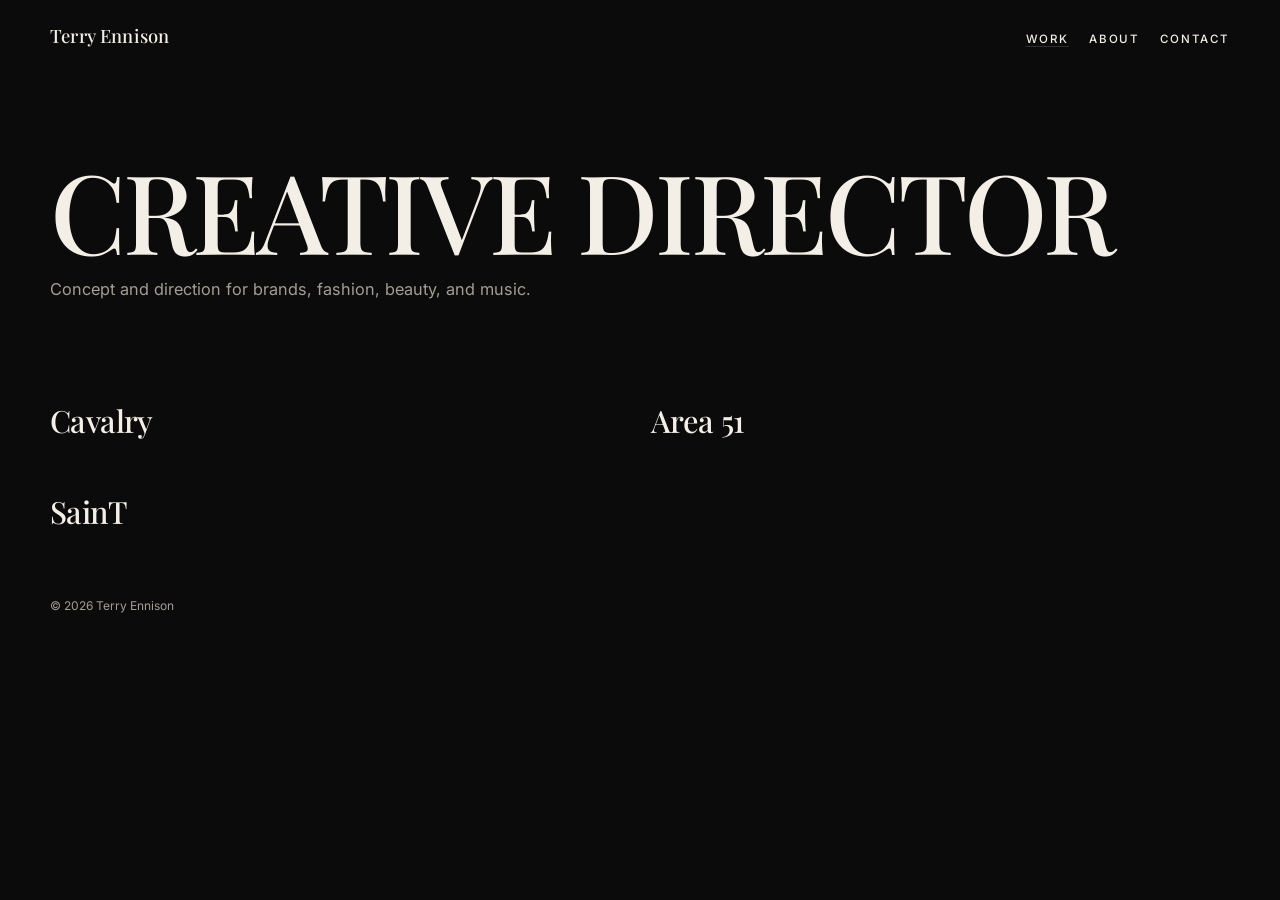
==== index.html @ 69caff25 "Add a static portfolio for Terry Ennison. Dark editorial pages for Cavalry, Area 51, and SainT, plus" ====
<!DOCTYPE html>
<html lang="en">
<head>
  <meta charset="utf-8">
  <meta name="viewport" content="width=device-width, initial-scale=1">
  <title>Terry Ennison | Creative Director</title>
  <meta name="description" content="Concept and direction for brands, fashion, beauty, and music.">
  <link rel="canonical" href="https://terryennison.studio/">
  <meta property="og:title" content="Terry Ennison | Creative Director">
  <meta property="og:description" content="Concept and direction for brands, fashion, beauty, and music.">
  <meta property="og:type" content="website">
  <meta property="og:url" content="https://terryennison.studio/">
  <meta property="og:image" content="https://terryennison.studio/images/og.jpg">
  <meta name="twitter:card" content="summary_large_image">
  <meta name="twitter:title" content="Terry Ennison | Creative Director">
  <meta name="twitter:description" content="Concept and direction for brands, fashion, beauty, and music.">
  <meta name="twitter:image" content="https://terryennison.studio/images/og.jpg">

  <link rel="preconnect" href="https://fonts.googleapis.com">
  <link rel="preconnect" href="https://fonts.gstatic.com" crossorigin>
  <link href="https://fonts.googleapis.com/css2?family=Inter:wght@400;500&family=Playfair+Display:wght@500&display=swap" rel="stylesheet">
  <link rel="stylesheet" href="css/styles.css">
  <link rel="icon" href="favicon.svg" type="image/svg+xml">

</head>
<body>
<a class="skip" href="#main">Skip to content</a>
<header class="site-header">
  <a class="brand" href="index.html">Terry Ennison</a>
  <nav class="nav" aria-label="Primary">
    <a href="index.html#work" aria-current="page">Work</a>
    <a href="about.html">About</a>
    <a href="about.html#contact">Contact</a>
  </nav>
</header>
<main id="main">
  <section class="hero page">
    <h1>Creative Director</h1>
    <p class="lede">Concept and direction for brands, fashion, beauty, and music.</p>
    <figure class="hero-figure">
      <img src="images/cavalry/01.jpg" alt="Cavalry, photo 1" decoding="async">
    </figure>
  </section>
  <section class="work page" id="work" aria-label="Work">
    <div class="work-grid">
      <a class="project" href="cavalry.html">
        <img src="images/cavalry/01.jpg" alt="Cavalry, photo 1" decoding="async">
        <span class="project-title">Cavalry</span>
      </a>
      <a class="project" href="area-51.html">
        <img src="images/area-51/01.jpg" alt="Area 51, photo 1" decoding="async">
        <span class="project-title">Area 51</span>
      </a>
      <a class="project" href="saint.html">
        <img src="images/saint/01.jpg" alt="SainT, photo 1" decoding="async">
        <span class="project-title">SainT</span>
      </a>
    </div>
  </section>
</main>
<footer class="site-footer">
  <p>&copy; 2026 Terry Ennison</p>
</footer>
<script src="js/site.js"></script>
</body></html>
---- css/styles.css ----
:root {
  --bg: #0b0b0b;
  --text: #f3efe7;
  --muted: #a39e94;
  --line: rgba(243, 239, 231, 0.16);
  --accent: #7a1f2b;
  --space: clamp(1.25rem, 3vw, 2.5rem);
  --max: 1180px;
  color-scheme: dark;
}

*,
*::before,
*::after {
  box-sizing: border-box;
}

html {
  scroll-behavior: smooth;
}

body {
  margin: 0;
  min-height: 100vh;
  background: var(--bg);
  color: var(--text);
  font-family: Inter, "Helvetica Neue", Helvetica, Arial, sans-serif;
  font-size: 16px;
  line-height: 1.5;
  font-weight: 400;
}

img,
video {
  max-width: 100%;
  height: auto;
  display: block;
}

a {
  color: inherit;
  text-decoration-thickness: 1px;
  text-underline-offset: 0.22em;
}

a:hover {
  color: var(--accent);
}

:focus-visible {
  outline: 2px solid var(--accent);
  outline-offset: 3px;
}

.skip {
  position: absolute;
  left: 1rem;
  top: -4rem;
  z-index: 10;
  background: var(--text);
  color: var(--bg);
  padding: 0.5rem 0.75rem;
}

.skip:focus {
  top: 1rem;
}

.site-header,
.site-footer,
.page {
  width: min(var(--max), calc(100% - (var(--space) * 2)));
  margin-inline: auto;
}

.site-header {
  display: flex;
  align-items: baseline;
  justify-content: space-between;
  gap: 1rem 2rem;
  flex-wrap: wrap;
  padding: 1.35rem 0 0.5rem;
}

.brand {
  font-family: "Playfair Display", Georgia, "Times New Roman", serif;
  font-size: 1.15rem;
  font-weight: 500;
  letter-spacing: 0.01em;
  text-decoration: none;
}

.brand:hover {
  color: var(--accent);
}

.nav {
  display: flex;
  gap: 1.25rem;
}

.nav a {
  font-size: 0.72rem;
  font-weight: 500;
  letter-spacing: 0.16em;
  text-transform: uppercase;
  text-decoration: none;
}

.nav a[aria-current="page"] {
  text-decoration: underline;
  text-decoration-color: var(--line);
}

.hero {
  padding: clamp(2.5rem, 8vw, 6.5rem) 0 1rem;
}

.hero h1 {
  margin: 0;
  font-family: "Playfair Display", Georgia, "Times New Roman", serif;
  font-weight: 500;
  font-size: clamp(2.8rem, 8.6vw, 7.4rem);
  line-height: 0.9;
  letter-spacing: -0.03em;
  text-transform: uppercase;
}

.lede {
  margin: 1.15rem 0 0;
  max-width: 36rem;
  color: var(--muted);
  font-size: 1.02rem;
  line-height: 1.55;
}

.hero-figure {
  margin: clamp(1.75rem, 4vw, 3rem) 0 0;
}

.hero-figure img {
  width: 100%;
  height: auto;
}

.is-missing img,
.hero-figure.is-missing,
.gallery figure.is-missing {
  display: none;
}

.work {
  padding: clamp(2.5rem, 6vw, 4.5rem) 0 1rem;
}

.work-grid {
  display: grid;
  grid-template-columns: 1fr 1fr;
  gap: 2.75rem 1.35rem;
  align-items: start;
}

.project {
  display: block;
  text-decoration: none;
  color: inherit;
}

.project img {
  width: 100%;
  height: auto;
  background: #141414;
}

.project-title {
  display: block;
  margin-top: 0.85rem;
  font-family: "Playfair Display", Georgia, "Times New Roman", serif;
  font-size: clamp(1.55rem, 2.4vw, 2.05rem);
  font-weight: 500;
  letter-spacing: -0.02em;
  line-height: 1.1;
}

.project:hover .project-title {
  color: var(--accent);
}

.project-head {
  padding: clamp(2rem, 6vw, 4.25rem) 0 1.5rem;
}

.project-head h1 {
  margin: 0;
  font-family: "Playfair Display", Georgia, "Times New Roman", serif;
  font-weight: 500;
  font-size: clamp(3rem, 7vw, 5.6rem);
  line-height: 0.95;
  letter-spacing: -0.03em;
}

.subtitle,
.role {
  margin: 0.45rem 0 0;
  color: var(--muted);
  font-size: 0.92rem;
  line-height: 1.4;
}

.role {
  font-size: 0.82rem;
}

.promo {
  width: 100%;
  margin: 0 0 0.7rem;
  background: #000;
}

.gallery {
  column-count: 2;
  column-gap: 0.7rem;
}

.gallery figure {
  margin: 0 0 0.7rem;
  break-inside: avoid;
}

.zoom {
  display: block;
  width: 100%;
  padding: 0;
  border: 0;
  background: transparent;
  color: inherit;
  cursor: zoom-in;
}

.zoom img {
  width: 100%;
  height: auto;
}

.writeup {
  max-width: 38rem;
  margin: 2.25rem 0 0;
}

.writeup p {
  margin: 0 0 1rem;
  color: #d9d4cb;
  font-size: 0.95rem;
  line-height: 1.7;
}

.credit {
  margin: 1.25rem 0 0;
  color: var(--muted);
  font-size: 0.78rem;
  letter-spacing: 0.02em;
}

.about {
  padding: clamp(2.5rem, 7vw, 5rem) 0 2rem;
  max-width: 40rem;
}

.about h1 {
  margin: 0 0 1.25rem;
  font-family: "Playfair Display", Georgia, "Times New Roman", serif;
  font-weight: 500;
  font-size: clamp(2.6rem, 6vw, 4.2rem);
  letter-spacing: -0.03em;
  line-height: 1;
}

.about p {
  margin: 0 0 1rem;
  color: #d9d4cb;
  font-size: 0.95rem;
  line-height: 1.7;
}

.contact {
  margin-top: 2.25rem;
  padding-top: 1.25rem;
  border-top: 1px solid var(--line);
}

.contact h2 {
  margin: 0 0 0.85rem;
  font-family: Inter, "Helvetica Neue", Helvetica, Arial, sans-serif;
  font-size: 0.72rem;
  font-weight: 500;
  letter-spacing: 0.16em;
  text-transform: uppercase;
}

.contact ul {
  list-style: none;
  margin: 0;
  padding: 0;
}

.contact li {
  margin: 0.35rem 0;
  font-size: 0.95rem;
}

.contact a {
  color: var(--text);
}

.contact a:hover {
  color: var(--accent);
}

.site-footer {
  padding: 2.5rem 0 2rem;
  color: var(--muted);
  font-size: 0.75rem;
}

dialog.lightbox {
  width: auto;
  max-width: min(96vw, 1400px);
  max-height: 94vh;
  padding: 0;
  border: 0;
  background: transparent;
  overflow: visible;
}

dialog.lightbox[open] {
  display: flex;
  flex-direction: column;
  align-items: flex-end;
  gap: 0.6rem;
}

dialog.lightbox::backdrop {
  background: rgba(0, 0, 0, 0.9);
}

.lightbox img {
  max-width: min(96vw, 1400px);
  max-height: 86vh;
  width: auto;
  height: auto;
  margin: 0 auto;
}

.lightbox-close {
  border: 0;
  background: transparent;
  color: var(--text);
  font-family: inherit;
  font-size: 0.72rem;
  letter-spacing: 0.14em;
  text-transform: uppercase;
  cursor: pointer;
}

.lightbox-close:hover {
  color: var(--accent);
}

@media (max-width: 720px) {
  .work-grid,
  .gallery {
    grid-template-columns: 1fr;
    column-count: 1;
  }

  .nav {
    gap: 0.9rem;
  }
}

@media (prefers-reduced-motion: reduce) {
  html {
    scroll-behavior: auto;
  }
}
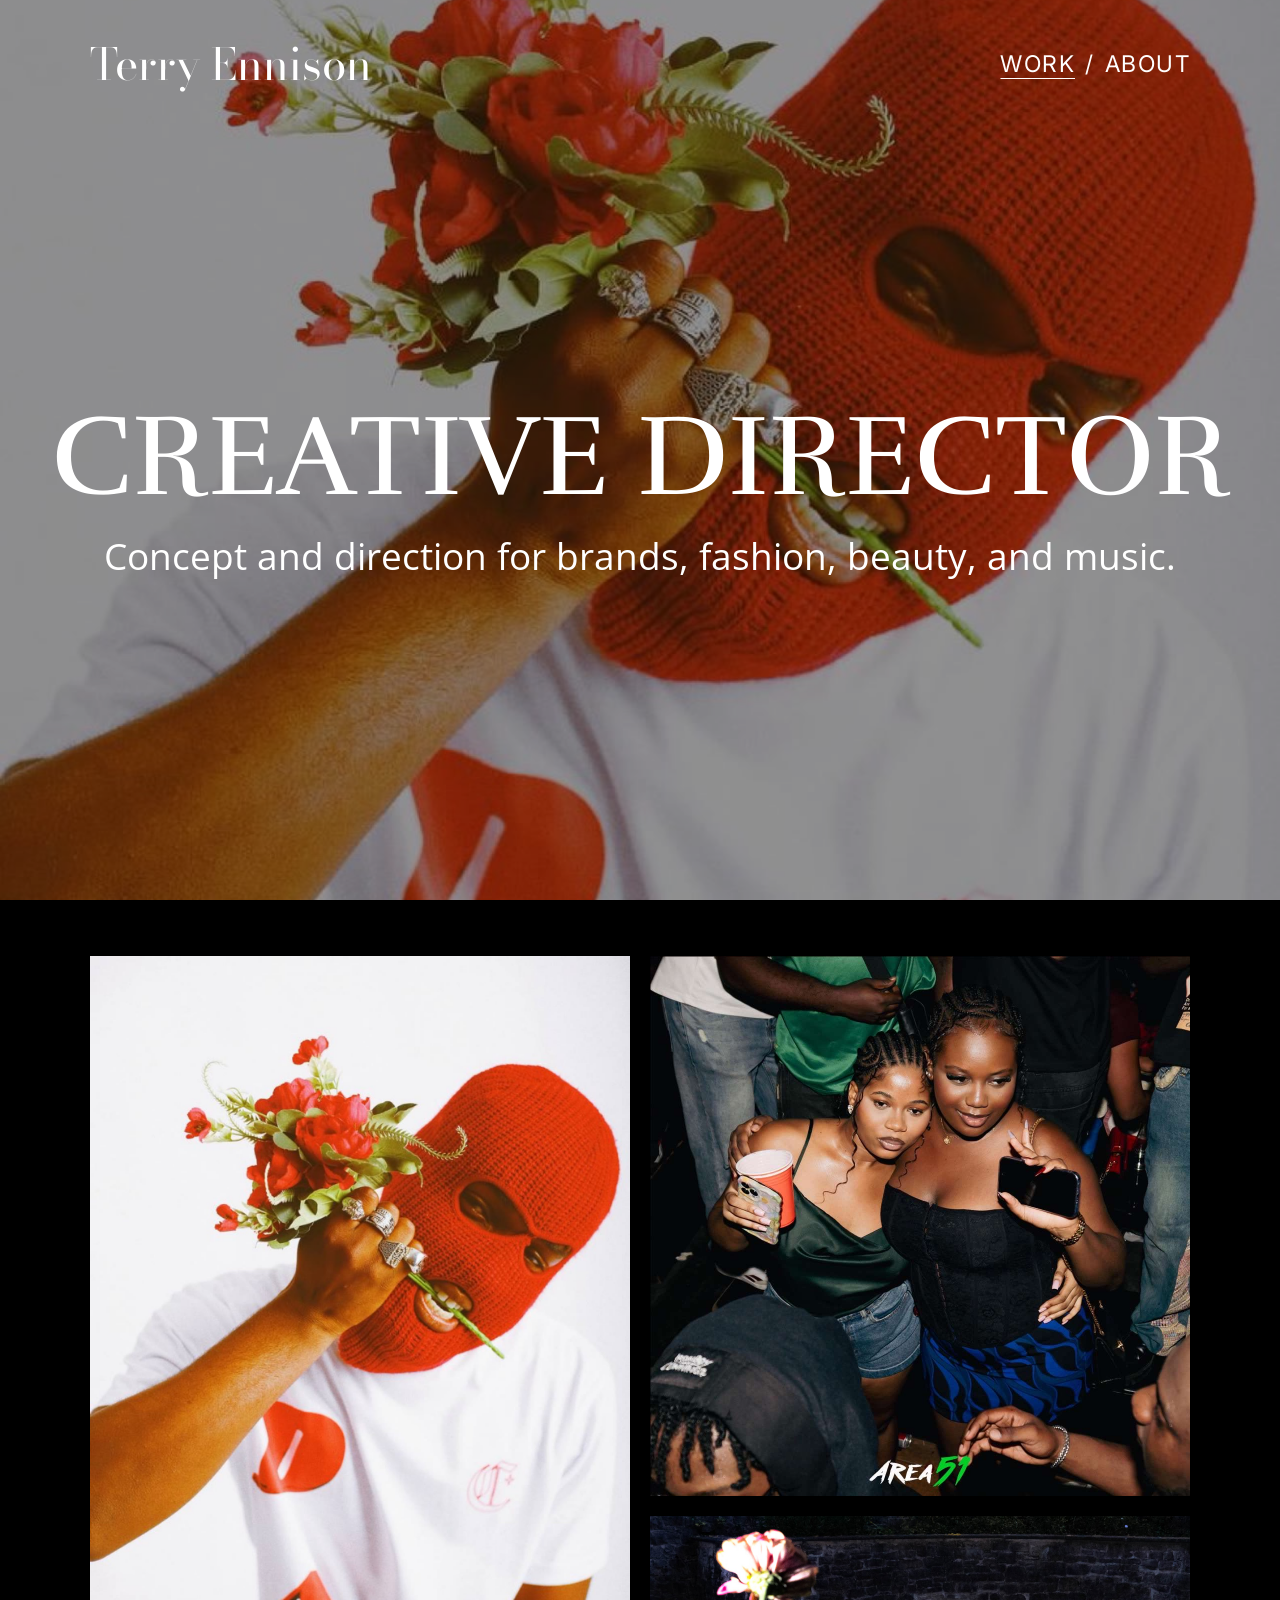
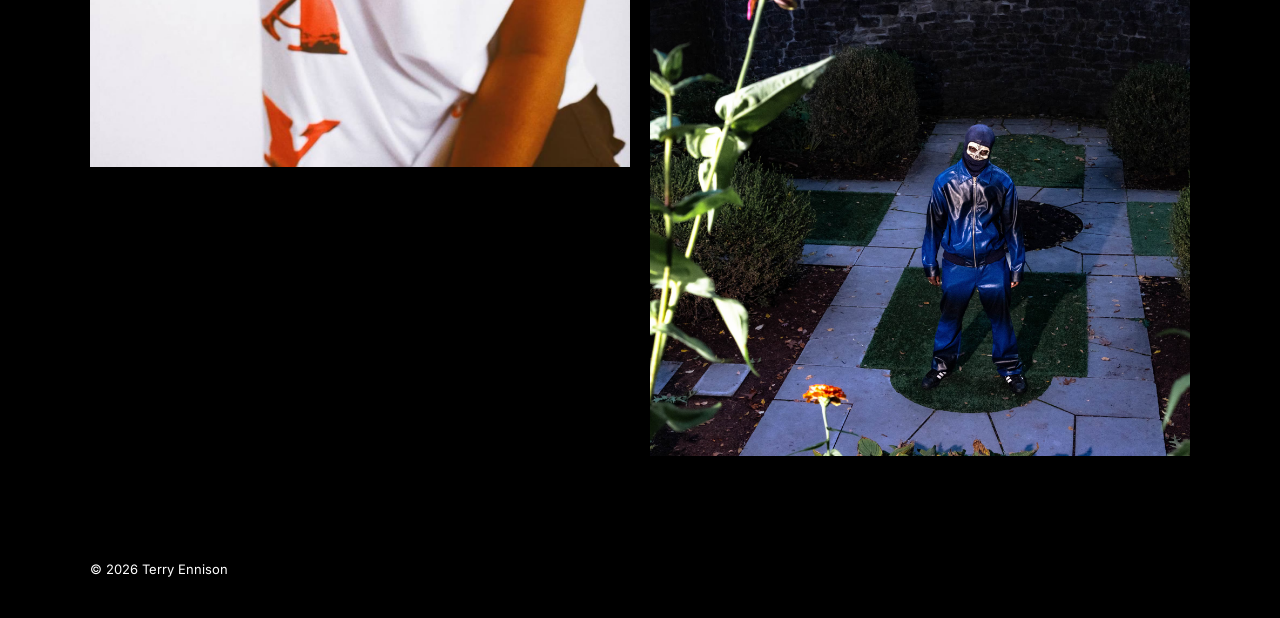
==== commit e65ec853: "Restyle the portfolio to match the live black theme. Header, hero, project grids, and the About colu" ====
--- a/index.html
+++ b/index.html
@@ -18,43 +18,46 @@
 
   <link rel="preconnect" href="https://fonts.googleapis.com">
   <link rel="preconnect" href="https://fonts.gstatic.com" crossorigin>
-  <link href="https://fonts.googleapis.com/css2?family=Inter:wght@400;500&family=Playfair+Display:wght@500&display=swap" rel="stylesheet">
+  <link href="https://fonts.googleapis.com/css2?family=Bodoni+Moda:opsz,wght@6..96,400&family=Inter:wght@400&family=Open+Sans:wght@400&family=Playfair+Display:wght@400&family=Rufina:wght@400&display=swap" rel="stylesheet">
   <link rel="stylesheet" href="css/styles.css">
   <link rel="icon" href="favicon.svg" type="image/svg+xml">
 
 </head>
-<body>
+<body class="home">
 <a class="skip" href="#main">Skip to content</a>
 <header class="site-header">
-  <a class="brand" href="index.html">Terry Ennison</a>
-  <nav class="nav" aria-label="Primary">
-    <a href="index.html#work" aria-current="page">Work</a>
-    <a href="about.html">About</a>
-    <a href="about.html#contact">Contact</a>
-  </nav>
+  <div class="header-inner">
+    <a class="brand" href="index.html">Terry Ennison</a>
+    <nav class="nav" aria-label="Primary">
+      <a href="index.html" aria-current="page">Work</a>
+      <span class="slash" aria-hidden="true">/</span>
+      <a href="about.html">About</a>
+    </nav>
+  </div>
 </header>
 <main id="main">
-  <section class="hero page">
-    <h1>Creative Director</h1>
-    <p class="lede">Concept and direction for brands, fashion, beauty, and music.</p>
-    <figure class="hero-figure">
-      <img src="images/cavalry/01.jpg" alt="Cavalry, photo 1" decoding="async">
-    </figure>
+  <section class="hero">
+    <div class="hero-media">
+      <img src="images/cavalry/01.jpg" alt="Cavalry, photo 1">
+    </div>
+    <div class="hero-copy">
+      <h1>Creative Director</h1>
+      <p>Concept and direction for brands, fashion, beauty, and music.</p>
+    </div>
   </section>
-  <section class="work page" id="work" aria-label="Work">
+  <section class="work" id="work" aria-label="Work">
     <div class="work-grid">
-      <a class="project" href="cavalry.html">
+      <a href="cavalry.html">
         <img src="images/cavalry/01.jpg" alt="Cavalry, photo 1" decoding="async">
-        <span class="project-title">Cavalry</span>
       </a>
-      <a class="project" href="area-51.html">
-        <img src="images/area-51/01.jpg" alt="Area 51, photo 1" decoding="async">
-        <span class="project-title">Area 51</span>
-      </a>
-      <a class="project" href="saint.html">
-        <img src="images/saint/01.jpg" alt="SainT, photo 1" decoding="async">
-        <span class="project-title">SainT</span>
-      </a>
+      <div class="cover-stack">
+        <a href="area-51.html">
+          <img src="images/area-51/01.jpg" alt="Area 51, photo 1" decoding="async">
+        </a>
+        <a href="saint.html">
+          <img src="images/saint/01.jpg" alt="SainT, photo 1" decoding="async">
+        </a>
+      </div>
     </div>
   </section>
 </main>
--- a/css/styles.css
+++ b/css/styles.css
@@ -1,11 +1,9 @@
 :root {
-  --bg: #0b0b0b;
-  --text: #f3efe7;
-  --muted: #a39e94;
-  --line: rgba(243, 239, 231, 0.16);
-  --accent: #7a1f2b;
-  --space: clamp(1.25rem, 3vw, 2.5rem);
-  --max: 1180px;
+  --bg: #000;
+  --text: #fff;
+  --max: 1100px;
+  --gap: 20px;
+  --header: 128px;
   color-scheme: dark;
 }
 
@@ -25,8 +23,6 @@
   background: var(--bg);
   color: var(--text);
   font-family: Inter, "Helvetica Neue", Helvetica, Arial, sans-serif;
-  font-size: 16px;
-  line-height: 1.5;
   font-weight: 400;
 }
 
@@ -39,16 +35,10 @@
 
 a {
   color: inherit;
-  text-decoration-thickness: 1px;
-  text-underline-offset: 0.22em;
-}
-
-a:hover {
-  color: var(--accent);
 }
 
 :focus-visible {
-  outline: 2px solid var(--accent);
+  outline: 2px solid #fff;
   outline-offset: 3px;
 }
 
@@ -56,9 +46,9 @@
   position: absolute;
   left: 1rem;
   top: -4rem;
-  z-index: 10;
-  background: var(--text);
-  color: var(--bg);
+  z-index: 40;
+  background: #fff;
+  color: #000;
   padding: 0.5rem 0.75rem;
 }
 
@@ -66,165 +56,228 @@
   top: 1rem;
 }
 
-.site-header,
-.site-footer,
-.page {
-  width: min(var(--max), calc(100% - (var(--space) * 2)));
-  margin-inline: auto;
-}
-
 .site-header {
+  position: fixed;
+  top: 0;
+  left: 0;
+  right: 0;
+  z-index: 20;
+  pointer-events: none;
+}
+
+.header-inner {
+  width: min(var(--max), calc(100% - 40px));
+  margin: 0 auto;
+  min-height: var(--header);
   display: flex;
-  align-items: baseline;
+  align-items: center;
   justify-content: space-between;
-  gap: 1rem 2rem;
-  flex-wrap: wrap;
-  padding: 1.35rem 0 0.5rem;
+  gap: 16px;
 }
 
 .brand {
-  font-family: "Playfair Display", Georgia, "Times New Roman", serif;
-  font-size: 1.15rem;
-  font-weight: 500;
-  letter-spacing: 0.01em;
+  pointer-events: auto;
+  font-family: "Bodoni Moda", "Times New Roman", serif;
+  font-weight: 400;
+  font-size: 44px;
+  line-height: 1;
+  letter-spacing: 0;
   text-decoration: none;
-}
-
-.brand:hover {
-  color: var(--accent);
+  color: #fff;
 }
 
 .nav {
+  pointer-events: auto;
   display: flex;
-  gap: 1.25rem;
+  align-items: center;
+  gap: 0.45em;
+  font-family: Inter, "Helvetica Neue", Helvetica, Arial, sans-serif;
+  font-weight: 400;
+  font-size: 23px;
+  letter-spacing: 0.06em;
+  text-transform: uppercase;
 }
 
 .nav a {
-  font-size: 0.72rem;
-  font-weight: 500;
-  letter-spacing: 0.16em;
-  text-transform: uppercase;
+  color: #fff;
   text-decoration: none;
 }
 
 .nav a[aria-current="page"] {
   text-decoration: underline;
-  text-decoration-color: var(--line);
+  text-underline-offset: 0.28em;
+  text-decoration-thickness: 1px;
+}
+
+.slash {
+  color: #fff;
 }
 
 .hero {
-  padding: clamp(2.5rem, 8vw, 6.5rem) 0 1rem;
+  position: relative;
+  min-height: 100vh;
+  display: grid;
+  place-items: center;
+  overflow: hidden;
+}
+
+.hero-media {
+  position: absolute;
+  inset: 0;
+}
+
+.hero-media img {
+  width: 100%;
+  height: 100%;
+  object-fit: cover;
+  object-position: center 30%;
+}
+
+.banner-bg {
+  width: 100%;
+  height: 100%;
+  object-fit: cover;
+  object-position: center 18%;
+}
+
+.hero-media::after,
+.banner::after {
+  content: "";
+  position: absolute;
+  inset: 0;
+  background: rgba(0, 0, 0, 0.42);
+}
+
+.hero-copy {
+  position: relative;
+  z-index: 1;
+  text-align: center;
+  padding: calc(var(--header) + 12px) 32px 48px;
+  max-width: 1320px;
 }
 
 .hero h1 {
   margin: 0;
-  font-family: "Playfair Display", Georgia, "Times New Roman", serif;
-  font-weight: 500;
-  font-size: clamp(2.8rem, 8.6vw, 7.4rem);
-  line-height: 0.9;
-  letter-spacing: -0.03em;
+  font-family: Rufina, Georgia, serif;
+  font-weight: 400;
+  font-size: clamp(52px, 9vw, 130px);
+  line-height: 0.75;
+  letter-spacing: 0;
   text-transform: uppercase;
-}
-
-.lede {
-  margin: 1.15rem 0 0;
-  max-width: 36rem;
-  color: var(--muted);
-  font-size: 1.02rem;
-  line-height: 1.55;
-}
-
-.hero-figure {
-  margin: clamp(1.75rem, 4vw, 3rem) 0 0;
-}
-
-.hero-figure img {
+  color: #fff;
+}
+
+.hero p {
+  margin: 34px 0 0;
+  font-family: "Open Sans", "Helvetica Neue", sans-serif;
+  font-weight: 400;
+  font-size: 37px;
+  line-height: 1.25;
+  color: #fff;
+  white-space: nowrap;
+}
+
+.work {
+  width: min(var(--max), calc(100% - 40px));
+  margin: 56px auto 80px;
+}
+
+.work-grid {
+  display: grid;
+  grid-template-columns: 1fr 1fr;
+  gap: var(--gap);
+  align-items: start;
+}
+
+.cover-stack {
+  display: grid;
+  gap: var(--gap);
+}
+
+.work-grid a {
+  display: block;
+}
+
+.work-grid img {
   width: 100%;
   height: auto;
 }
 
-.is-missing img,
-.hero-figure.is-missing,
-.gallery figure.is-missing {
-  display: none;
-}
-
-.work {
-  padding: clamp(2.5rem, 6vw, 4.5rem) 0 1rem;
-}
-
-.work-grid {
+.page {
+  padding-top: var(--header);
+}
+
+.lead-title {
+  width: min(var(--max), calc(100% - 40px));
+  margin: 28px auto 56px;
+  font-family: "Bodoni Moda", "Times New Roman", serif;
+  font-weight: 400;
+  font-size: clamp(42px, 5vw, 60px);
+  line-height: 1;
+}
+
+.banner {
+  position: relative;
+  min-height: 86vh;
+  display: grid;
+  place-items: center;
+  overflow: hidden;
+}
+
+.banner-bg {
+  position: absolute;
+  inset: 0;
+}
+
+.banner-copy {
+  position: relative;
+  z-index: 1;
+  text-align: center;
+  padding: calc(var(--header) + 24px) 24px 18vh;
+  max-width: 760px;
+}
+
+.banner-copy h1 {
+  margin: 0;
+  font-family: "Bodoni Moda", "Times New Roman", serif;
+  font-weight: 400;
+  font-size: clamp(48px, 6vw, 72px);
+  line-height: 1;
+}
+
+.banner-copy p {
+  margin: 8px 0 0;
+  font-family: Inter, "Helvetica Neue", sans-serif;
+  font-weight: 400;
+  font-size: clamp(16px, 1.7vw, 22px);
+  line-height: 1.35;
+}
+
+.rule {
+  display: block;
+  width: 168px;
+  height: 1px;
+  margin: 16px auto 0;
+  background: #fff;
+}
+
+.gallery {
+  width: min(var(--max), calc(100% - 40px));
+  margin: 0 auto 28px;
   display: grid;
   grid-template-columns: 1fr 1fr;
-  gap: 2.75rem 1.35rem;
+  gap: var(--gap);
   align-items: start;
 }
 
-.project {
-  display: block;
-  text-decoration: none;
-  color: inherit;
-}
-
-.project img {
-  width: 100%;
-  height: auto;
-  background: #141414;
-}
-
-.project-title {
-  display: block;
-  margin-top: 0.85rem;
-  font-family: "Playfair Display", Georgia, "Times New Roman", serif;
-  font-size: clamp(1.55rem, 2.4vw, 2.05rem);
-  font-weight: 500;
-  letter-spacing: -0.02em;
-  line-height: 1.1;
-}
-
-.project:hover .project-title {
-  color: var(--accent);
-}
-
-.project-head {
-  padding: clamp(2rem, 6vw, 4.25rem) 0 1.5rem;
-}
-
-.project-head h1 {
-  margin: 0;
-  font-family: "Playfair Display", Georgia, "Times New Roman", serif;
-  font-weight: 500;
-  font-size: clamp(3rem, 7vw, 5.6rem);
-  line-height: 0.95;
-  letter-spacing: -0.03em;
-}
-
-.subtitle,
-.role {
-  margin: 0.45rem 0 0;
-  color: var(--muted);
-  font-size: 0.92rem;
-  line-height: 1.4;
-}
-
-.role {
-  font-size: 0.82rem;
-}
-
-.promo {
-  width: 100%;
-  margin: 0 0 0.7rem;
-  background: #000;
-}
-
-.gallery {
-  column-count: 2;
-  column-gap: 0.7rem;
+.gallery.overlap {
+  position: relative;
+  z-index: 2;
+  margin-top: -16vh;
 }
 
 .gallery figure {
-  margin: 0 0 0.7rem;
-  break-inside: avoid;
+  margin: 0;
 }
 
 .zoom {
@@ -242,84 +295,109 @@
   height: auto;
 }
 
+.saint-head {
+  width: min(var(--max), calc(100% - 40px));
+  margin: 12px auto 36px;
+  display: flex;
+  justify-content: flex-end;
+}
+
+.saint-block {
+  text-align: center;
+}
+
+.saint-block h1 {
+  margin: 0 0 8px;
+  font-family: "Bodoni Moda", "Times New Roman", serif;
+  font-weight: 400;
+  font-size: clamp(52px, 6vw, 76px);
+  line-height: 0.95;
+}
+
+.saint-block p {
+  margin: 0;
+  font-family: Inter, "Helvetica Neue", sans-serif;
+  font-weight: 400;
+  font-size: 13px;
+  line-height: 1.35;
+}
+
+.saint-block .rule {
+  width: 100%;
+  margin-top: 10px;
+}
+
 .writeup {
-  max-width: 38rem;
-  margin: 2.25rem 0 0;
+  width: min(640px, calc(100% - 40px));
+  margin: 12px auto 48px;
 }
 
 .writeup p {
-  margin: 0 0 1rem;
-  color: #d9d4cb;
-  font-size: 0.95rem;
-  line-height: 1.7;
+  margin: 0;
+  font-family: Inter, "Helvetica Neue", sans-serif;
+  font-size: 16px;
+  line-height: 1.6;
+  color: #fff;
 }
 
 .credit {
-  margin: 1.25rem 0 0;
-  color: var(--muted);
-  font-size: 0.78rem;
-  letter-spacing: 0.02em;
-}
-
-.about {
-  padding: clamp(2.5rem, 7vw, 5rem) 0 2rem;
-  max-width: 40rem;
-}
-
-.about h1 {
-  margin: 0 0 1.25rem;
-  font-family: "Playfair Display", Georgia, "Times New Roman", serif;
-  font-weight: 500;
-  font-size: clamp(2.6rem, 6vw, 4.2rem);
-  letter-spacing: -0.03em;
-  line-height: 1;
-}
-
-.about p {
-  margin: 0 0 1rem;
-  color: #d9d4cb;
-  font-size: 0.95rem;
-  line-height: 1.7;
-}
-
-.contact {
-  margin-top: 2.25rem;
-  padding-top: 1.25rem;
-  border-top: 1px solid var(--line);
-}
-
-.contact h2 {
-  margin: 0 0 0.85rem;
-  font-family: Inter, "Helvetica Neue", Helvetica, Arial, sans-serif;
-  font-size: 0.72rem;
-  font-weight: 500;
-  letter-spacing: 0.16em;
-  text-transform: uppercase;
-}
-
-.contact ul {
-  list-style: none;
-  margin: 0;
-  padding: 0;
-}
-
-.contact li {
-  margin: 0.35rem 0;
-  font-size: 0.95rem;
-}
-
-.contact a {
-  color: var(--text);
-}
-
-.contact a:hover {
-  color: var(--accent);
+  width: min(var(--max), calc(100% - 40px));
+  margin: 4px auto 48px;
+  font-family: Inter, "Helvetica Neue", sans-serif;
+  font-size: 14px;
+  line-height: 1.4;
+}
+
+.promo {
+  width: min(420px, calc(100% - 40px));
+  margin: 8px auto 64px;
+  background: #000;
+}
+
+.about-layout {
+  width: min(985px, calc(100% - 24px));
+  margin: 8px auto 48px;
+  padding: 0 60px;
+  display: grid;
+  grid-template-columns: 432px minmax(0, 1fr);
+  column-gap: 20px;
+  align-items: center;
+}
+
+.about-photo {
+  width: 320px;
+  height: 320px;
+  margin: 0 auto;
+  border-radius: 50%;
+  overflow: hidden;
+}
+
+.about-photo img {
+  width: 100%;
+  height: 100%;
+  object-fit: cover;
+}
+
+.about-copy p {
+  margin: 0 0 37.5px;
+  font-family: "Playfair Display", Georgia, serif;
+  font-weight: 400;
+  font-size: 25px;
+  line-height: 37.5px;
+  color: #fff;
+}
+
+.about-copy p:last-child {
+  margin-bottom: 0;
 }
 
 .site-footer {
-  padding: 2.5rem 0 2rem;
-  color: var(--muted);
-  font-size: 0.75rem;
+  width: min(var(--max), calc(100% - 40px));
+  margin: 0 auto;
+  padding: 12px 0 28px;
+  color: #fff;
+  font-family: Inter, sans-serif;
+  font-size: 13px;
 }
 
 dialog.lightbox {
@@ -340,7 +418,7 @@
 }
 
 dialog.lightbox::backdrop {
-  background: rgba(0, 0, 0, 0.9);
+  background: rgba(0, 0, 0, 0.92);
 }
 
 .lightbox img {
@@ -354,27 +432,60 @@
 .lightbox-close {
   border: 0;
   background: transparent;
-  color: var(--text);
-  font-family: inherit;
-  font-size: 0.72rem;
+  color: #fff;
+  font-family: Inter, sans-serif;
+  font-size: 13px;
   letter-spacing: 0.14em;
   text-transform: uppercase;
   cursor: pointer;
 }
 
-.lightbox-close:hover {
-  color: var(--accent);
-}
-
-@media (max-width: 720px) {
+@media (max-width: 860px) {
+  :root {
+    --header: 84px;
+  }
+
+  .brand {
+    font-size: 28px;
+  }
+
+  .nav {
+    font-size: 14px;
+    letter-spacing: 0.04em;
+  }
+
   .work-grid,
-  .gallery {
+  .gallery,
+  .about-layout {
     grid-template-columns: 1fr;
-    column-count: 1;
-  }
-
-  .nav {
-    gap: 0.9rem;
+  }
+
+  .about-layout {
+    padding: 0 20px;
+    margin-top: 16px;
+  }
+
+  .about-copy p {
+    font-size: 18px;
+    line-height: 28px;
+    margin-bottom: 22px;
+  }
+
+  .saint-head {
+    justify-content: flex-start;
+  }
+
+  .gallery.overlap {
+    margin-top: -8vh;
+  }
+
+  .hero p {
+    font-size: clamp(16px, 4.4vw, 22px);
+    white-space: normal;
+  }
+
+  .banner {
+    min-height: 70vh;
   }
 }
 
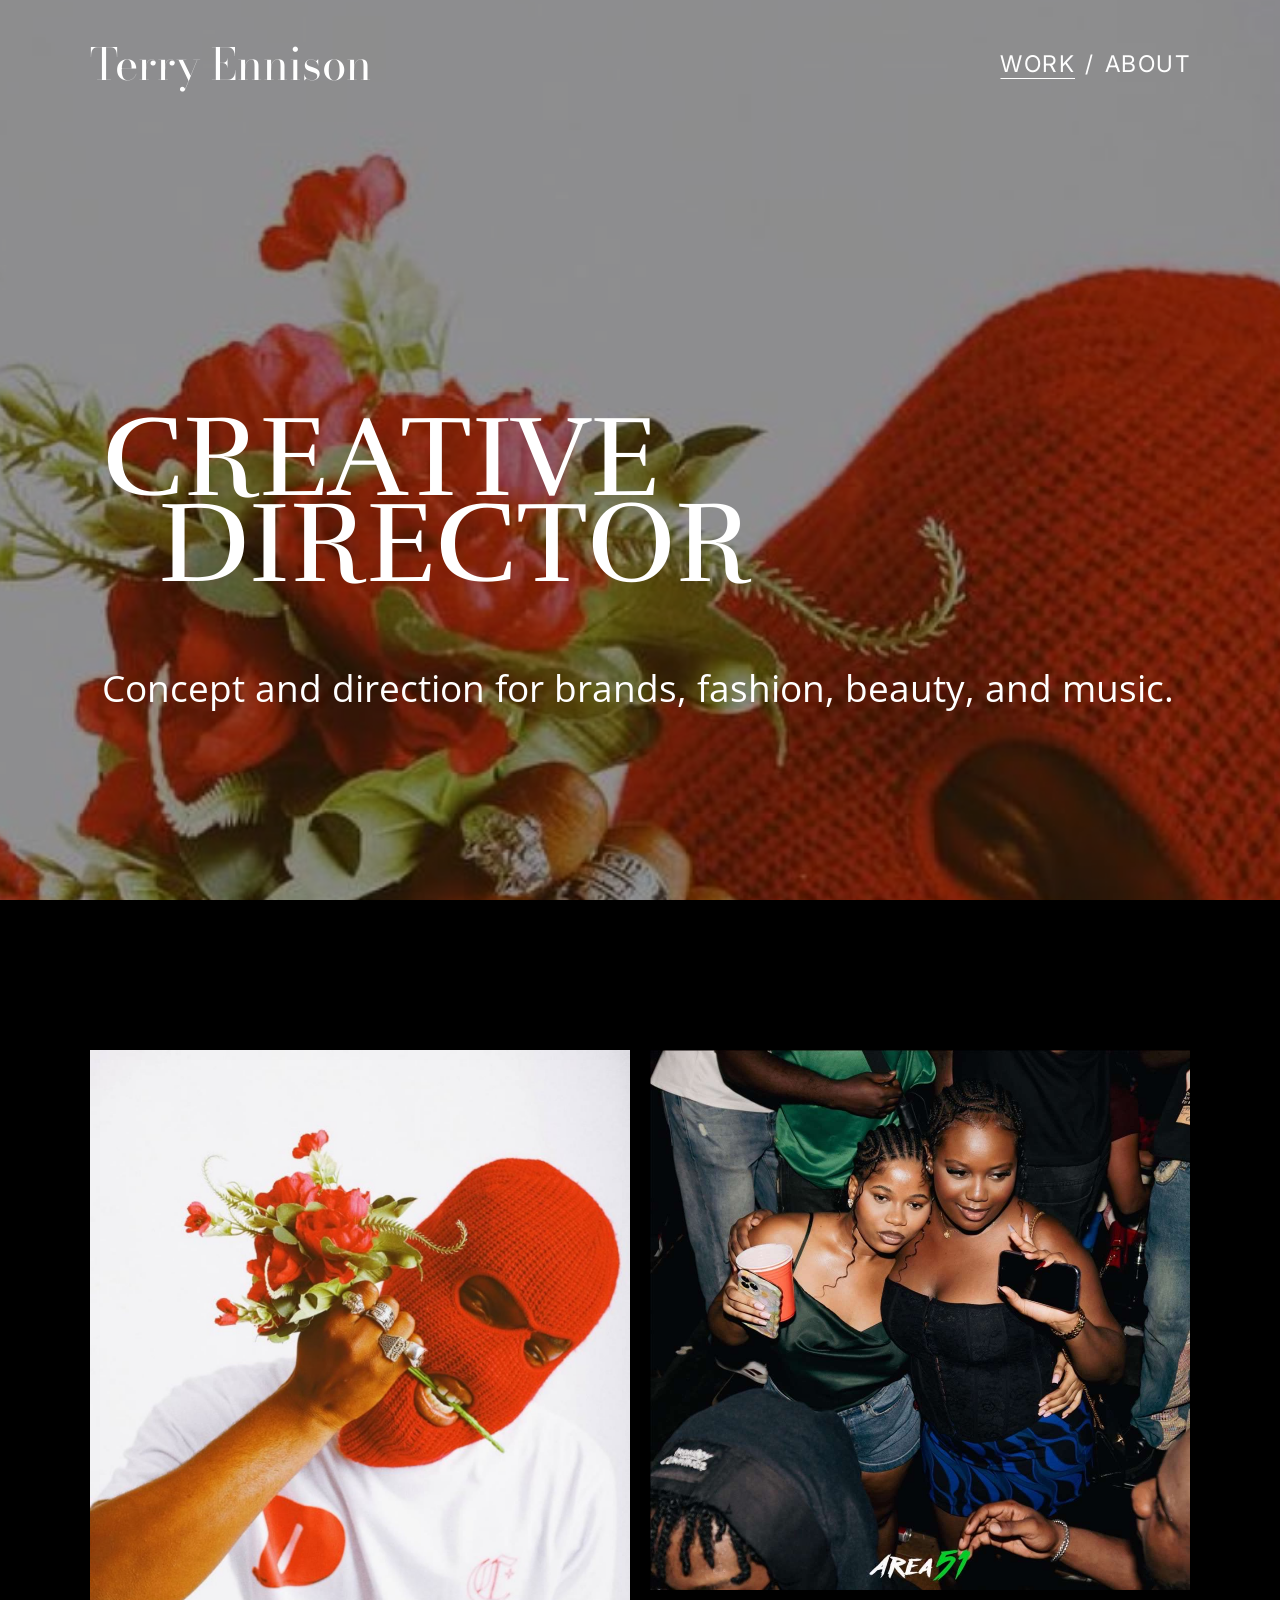
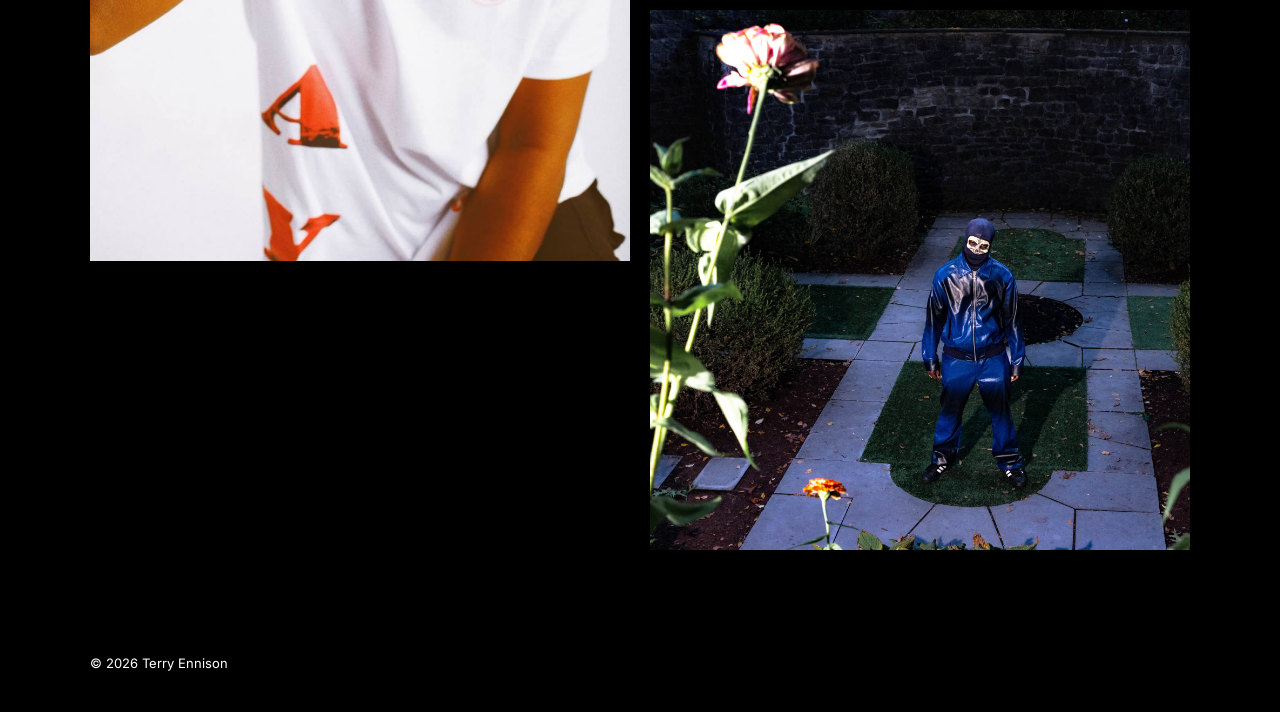
==== commit 726c6c70: "Match the home hero crop and lower-left headline. CREATIVE stays left, DIRECTOR shifts right, and th" ====
--- a/index.html
+++ b/index.html
@@ -41,7 +41,7 @@
       <img src="images/cavalry/01.jpg" alt="Cavalry, photo 1">
     </div>
     <div class="hero-copy">
-      <h1>Creative Director</h1>
+      <h1><span>Creative</span><span class="offset">Director</span></h1>
       <p>Concept and direction for brands, fashion, beauty, and music.</p>
     </div>
   </section>
--- a/css/styles.css
+++ b/css/styles.css
@@ -116,8 +116,6 @@
 .hero {
   position: relative;
   min-height: 100vh;
-  display: grid;
-  place-items: center;
   overflow: hidden;
 }
 
@@ -130,7 +128,9 @@
   width: 100%;
   height: 100%;
   object-fit: cover;
-  object-position: center 30%;
+  object-position: 64% 6%;
+  transform: scale(1.7);
+  transform-origin: 62% 10%;
 }
 
 .banner-bg {
@@ -149,11 +149,13 @@
 }
 
 .hero-copy {
-  position: relative;
+  position: absolute;
   z-index: 1;
-  text-align: center;
-  padding: calc(var(--header) + 12px) 32px 48px;
-  max-width: 1320px;
+  left: max(48px, 8vw);
+  top: 46%;
+  text-align: left;
+  padding: 0;
+  max-width: none;
 }
 
 .hero h1 {
@@ -167,19 +169,29 @@
   color: #fff;
 }
 
+.hero h1 span {
+  display: block;
+}
+
+.hero h1 .offset {
+  padding-left: 0.48em;
+}
+
 .hero p {
-  margin: 34px 0 0;
+  margin: 78px 0 0;
   font-family: "Open Sans", "Helvetica Neue", sans-serif;
   font-weight: 400;
   font-size: 37px;
   line-height: 1.25;
   color: #fff;
   white-space: nowrap;
+  text-align: left;
 }
 
 .work {
-  width: min(var(--max), calc(100% - 40px));
-  margin: 56px auto 80px;
+  width: min(var(--max), calc(100% - 80px));
+  margin: 0 auto 80px;
+  padding-top: 150px;
 }
 
 .work-grid {
@@ -208,11 +220,11 @@
 }
 
 .lead-title {
-  width: min(var(--max), calc(100% - 40px));
-  margin: 28px auto 56px;
+  width: min(var(--max), calc(100% - 80px));
+  margin: 52px auto 84px;
   font-family: "Bodoni Moda", "Times New Roman", serif;
   font-weight: 400;
-  font-size: clamp(42px, 5vw, 60px);
+  font-size: 48px;
   line-height: 1;
 }
 
@@ -479,9 +491,25 @@
     margin-top: -8vh;
   }
 
+  .hero-copy {
+    left: 20px;
+    right: 16px;
+    top: 36%;
+  }
+
+  .hero h1 .offset {
+    padding-left: 0.28em;
+  }
+
   .hero p {
     font-size: clamp(16px, 4.4vw, 22px);
     white-space: normal;
+    margin-top: 28px;
+  }
+
+  .lead-title {
+    font-size: 36px;
+    margin: 28px auto 36px;
   }
 
   .banner {
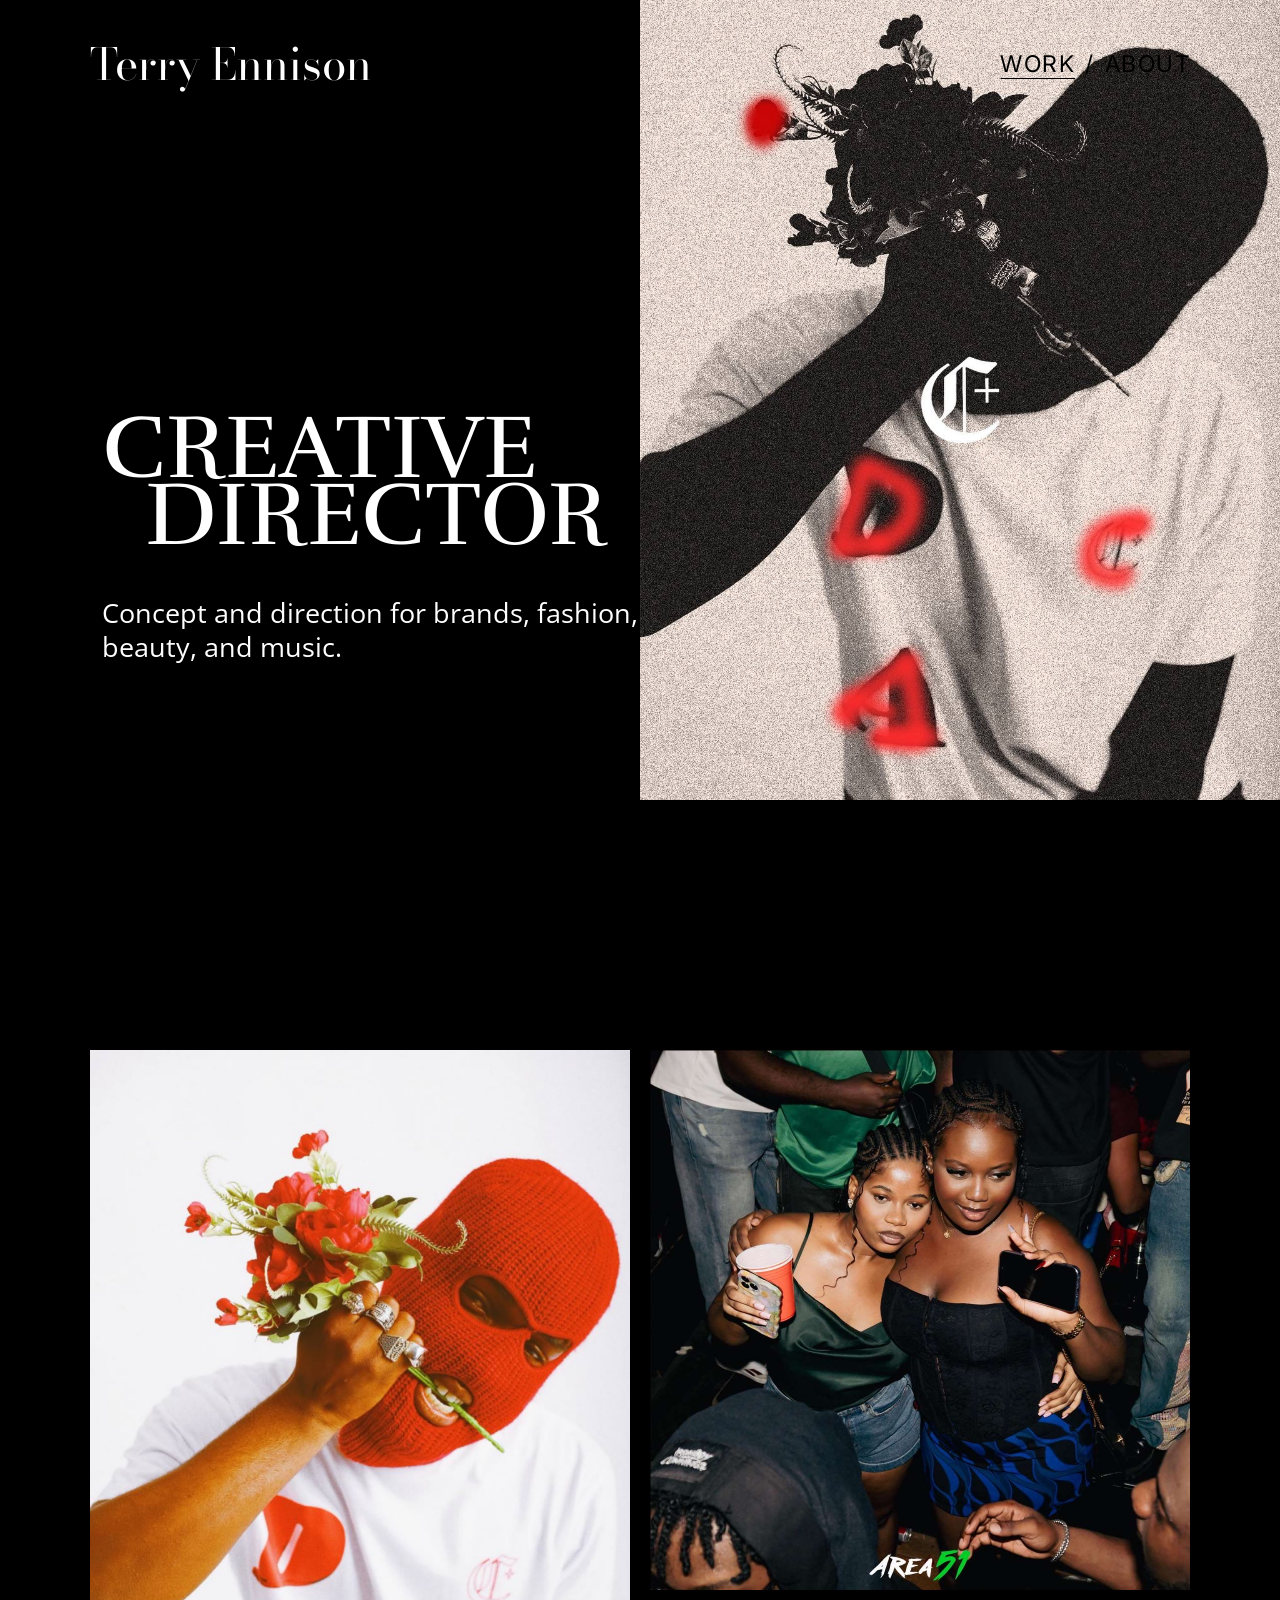
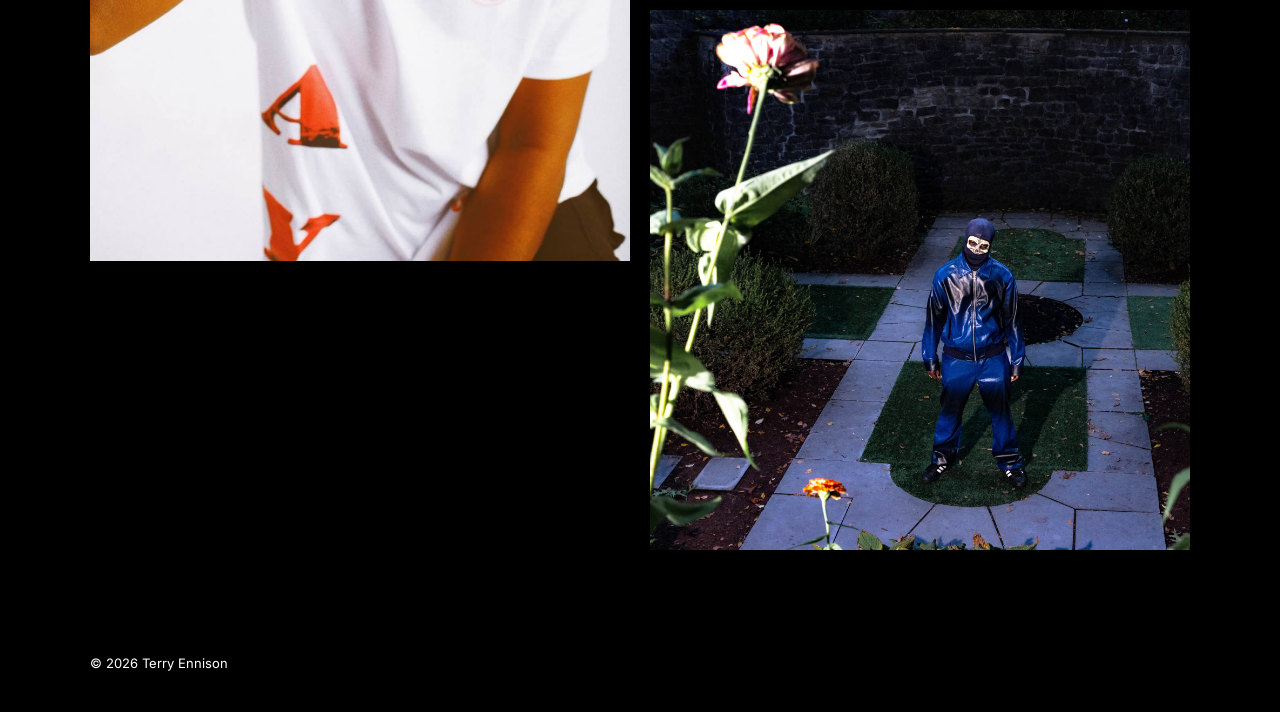
==== commit aecf5a8a: "Hero: Terry's B&W edit, unedited" ====
--- a/index.html
+++ b/index.html
@@ -23,7 +23,7 @@
   <link rel="icon" href="favicon.svg" type="image/svg+xml">
 
 </head>
-<body class="home">
+<body class="home" data-home>
 <a class="skip" href="#main">Skip to content</a>
 <header class="site-header">
   <div class="header-inner">
@@ -38,7 +38,7 @@
 <main id="main">
   <section class="hero">
     <div class="hero-media">
-      <img src="images/cavalry/01.jpg" alt="Cavalry, photo 1">
+      <img src="images/hero.jpg" alt="Cavalry">
     </div>
     <div class="hero-copy">
       <h1><span>Creative</span><span class="offset">Director</span></h1>
--- a/css/styles.css
+++ b/css/styles.css
@@ -124,13 +124,17 @@
   inset: 0;
 }
 
+.hero { background: #000; }
+
 .hero-media img {
-  width: 100%;
+  position: absolute;
+  top: 0;
+  right: 0;
   height: 100%;
-  object-fit: cover;
-  object-position: 64% 6%;
-  transform: scale(1.7);
-  transform-origin: 62% 10%;
+  width: auto;
+  max-width: 50%;
+  object-fit: contain;
+  object-position: right top;
 }
 
 .banner-bg {
@@ -140,7 +144,6 @@
   object-position: center 18%;
 }
 
-.hero-media::after,
 .banner::after {
   content: "";
   position: absolute;
@@ -522,3 +525,32 @@
     scroll-behavior: auto;
   }
 }
+
+.clips {
+  width: min(var(--max), calc(100% - 40px));
+  margin: 8px auto 48px;
+  display: grid;
+  grid-template-columns: 1fr 1fr;
+  gap: 16px;
+  align-items: start;
+}
+.clips .clip { width: 100%; background: #000; display: block; }
+@media (max-width: 700px) { .clips { grid-template-columns: 1fr; } }
+
+@media (max-width: 700px) {
+  .hero { min-height: 0; display: flex; flex-direction: column; }
+  .hero-media { position: relative; inset: auto; }
+  .hero-media img { position: static; width: 100%; height: auto; max-width: none; display: block; }
+  .hero-copy { position: static; padding: 28px 20px 48px; }
+}
+
+@media (min-width: 701px) {
+  .hero-copy { max-width: 44vw; }
+  .hero h1 { font-size: clamp(48px, 7vw, 110px); }
+  .hero p { white-space: normal; font-size: clamp(20px, 2.1vw, 30px); margin-top: 48px; }
+}
+@media (max-width: 700px) {
+  .hero { padding-top: 84px; }
+}
+
+@media (min-width: 701px) { body[data-home] .nav, body[data-home] .nav a, body[data-home] .nav .slash { color: #000 !important; } }
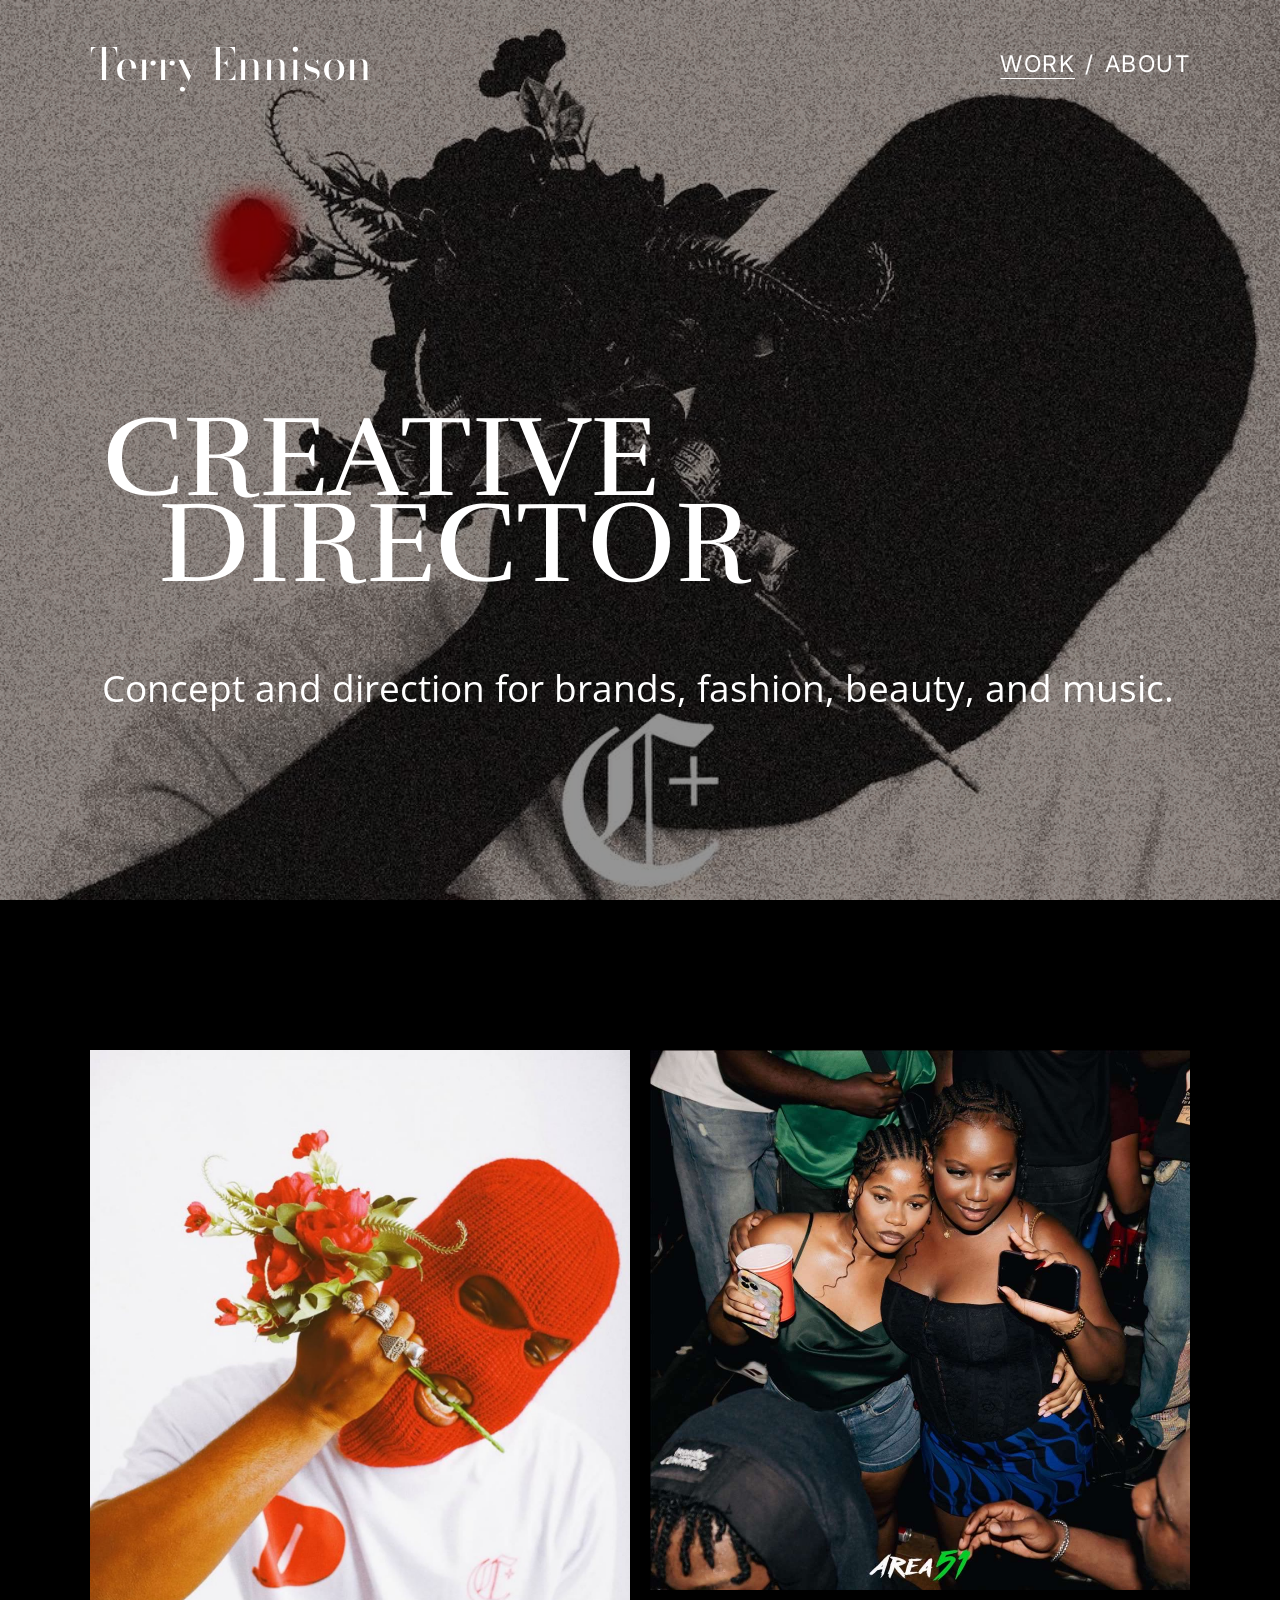
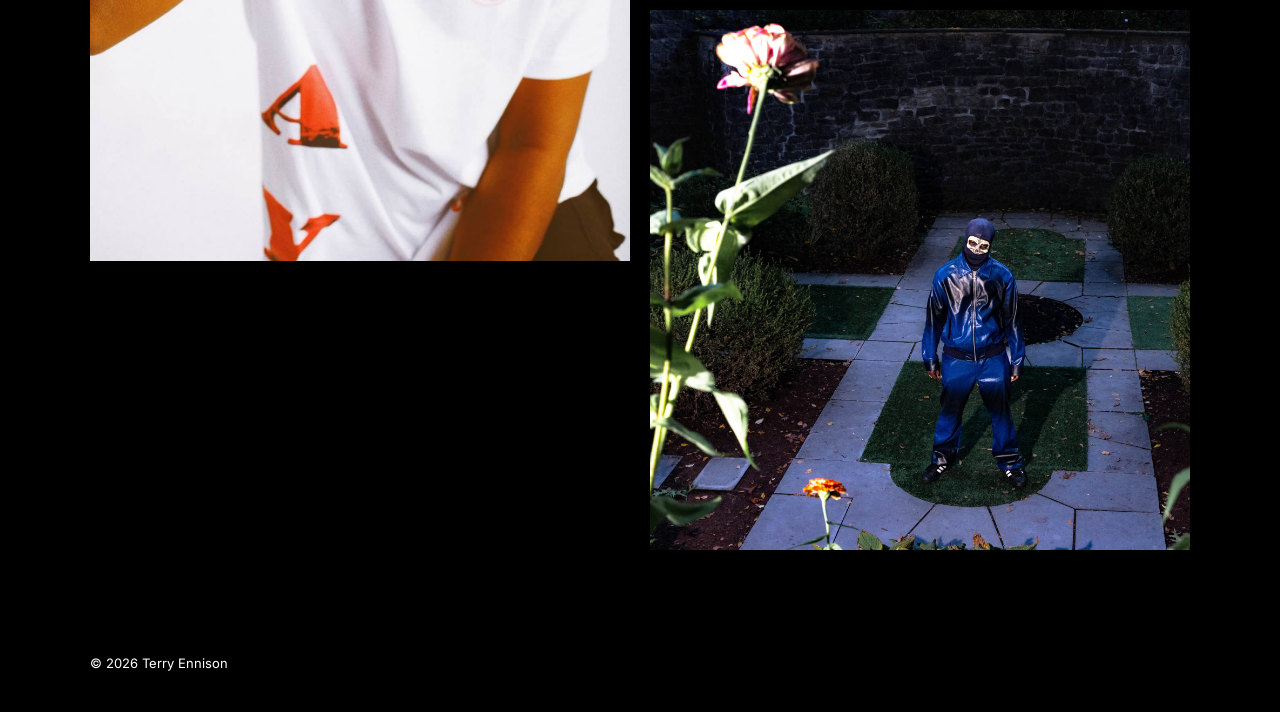
==== commit 2c3676c0: "Hero: original layout with Terry's edit" ====
--- a/index.html
+++ b/index.html
@@ -23,7 +23,7 @@
   <link rel="icon" href="favicon.svg" type="image/svg+xml">
 
 </head>
-<body class="home" data-home>
+<body class="home">
 <a class="skip" href="#main">Skip to content</a>
 <header class="site-header">
   <div class="header-inner">
--- a/css/styles.css
+++ b/css/styles.css
@@ -124,17 +124,11 @@
   inset: 0;
 }
 
-.hero { background: #000; }
-
 .hero-media img {
-  position: absolute;
-  top: 0;
-  right: 0;
+  width: 100%;
   height: 100%;
-  width: auto;
-  max-width: 50%;
-  object-fit: contain;
-  object-position: right top;
+  object-fit: cover;
+  object-position: 50% 0%;
 }
 
 .banner-bg {
@@ -144,6 +138,7 @@
   object-position: center 18%;
 }
 
+.hero-media::after,
 .banner::after {
   content: "";
   position: absolute;
@@ -538,19 +533,6 @@
 @media (max-width: 700px) { .clips { grid-template-columns: 1fr; } }
 
 @media (max-width: 700px) {
-  .hero { min-height: 0; display: flex; flex-direction: column; }
-  .hero-media { position: relative; inset: auto; }
-  .hero-media img { position: static; width: 100%; height: auto; max-width: none; display: block; }
-  .hero-copy { position: static; padding: 28px 20px 48px; }
-}
-
-@media (min-width: 701px) {
-  .hero-copy { max-width: 44vw; }
-  .hero h1 { font-size: clamp(48px, 7vw, 110px); }
-  .hero p { white-space: normal; font-size: clamp(20px, 2.1vw, 30px); margin-top: 48px; }
-}
-@media (max-width: 700px) {
-  .hero { padding-top: 84px; }
-}
-
-@media (min-width: 701px) { body[data-home] .nav, body[data-home] .nav a, body[data-home] .nav .slash { color: #000 !important; } }
+  .hero-media img { object-position: 100% 0%; }
+  .hero-copy { top: auto; bottom: 7%; }
+}
